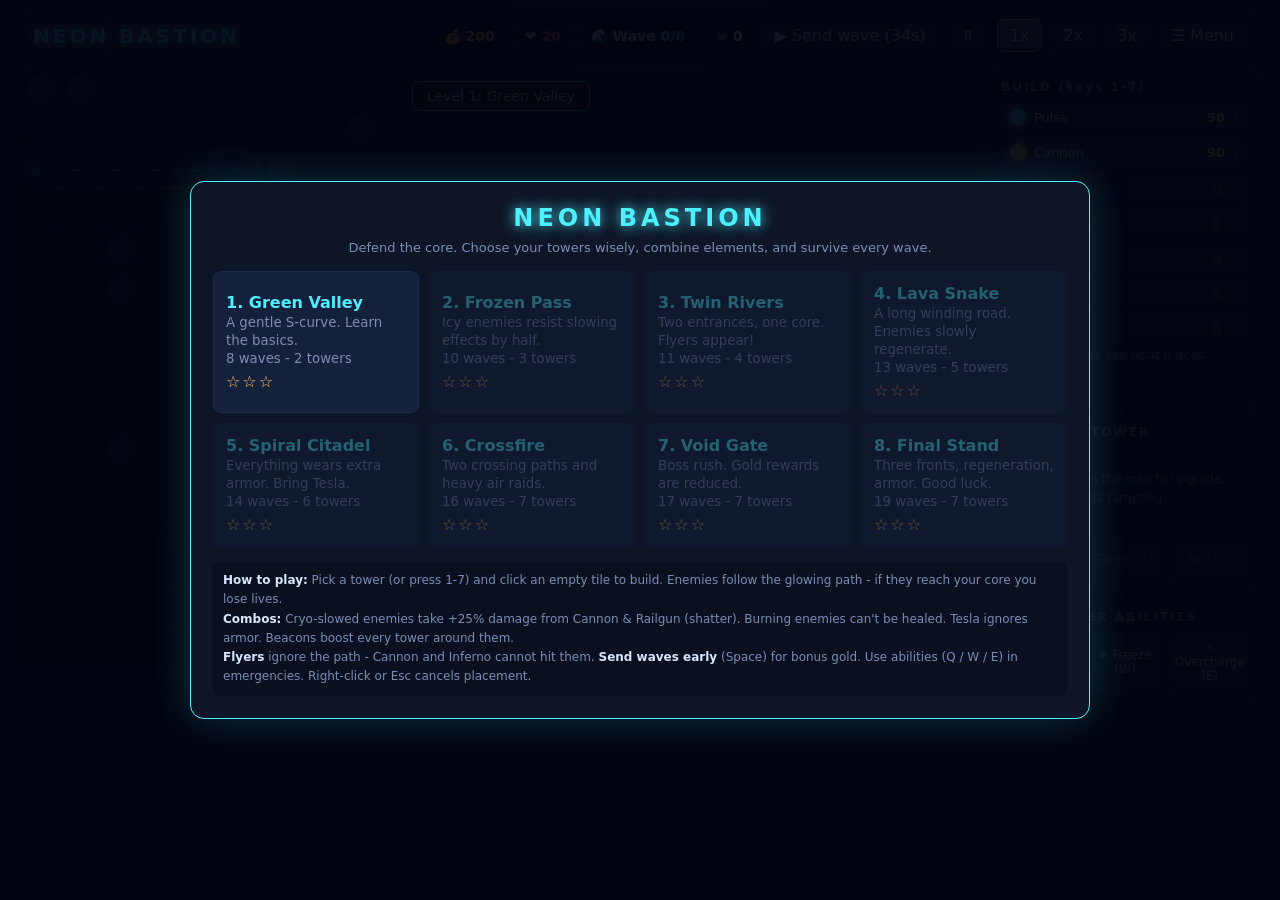
==== index.html @ bedbefe8 "Add files via upload" ====
<!DOCTYPE html>
<html lang="en">
<head>
<meta charset="utf-8">
<meta name="viewport" content="width=device-width,initial-scale=1">
<title>Neon Bastion - Strategy Tower Defense</title>
<link rel="stylesheet" href="style.css">
</head>
<body>
<div id="app">
  <div id="hud">
    <h1>NEON BASTION</h1><span class="sp"></span>
    <div class="stat">💰 <b id="gold">0</b></div>
    <div class="stat l">❤ <b id="lives">0</b></div>
    <div class="stat w">🌊 Wave <b id="wave">0/0</b></div>
    <div class="stat">☠ <b id="kills" style="color:#fff">0</b></div>
    <button id="bSend" title="Space">▶ Send wave <span id="cdn"></span></button>
    <button id="bPause" title="P">⏸</button>
    <button class="spd on" data-s="1">1x</button><button class="spd" data-s="2">2x</button><button class="spd" data-s="3">3x</button>
    <button id="bMenu">☰ Menu</button>
  </div>
  <div id="main">
    <div id="stage"><canvas id="cv"></canvas><div id="toast"></div></div>
    <div id="side">
      <div class="box"><h3>BUILD (keys 1-7)</h3><div id="towers"></div><div id="tip">Hover a tower to see what it does.</div></div>
      <div class="box"><h3>SELECTED TOWER</h3>
        <div id="selname">None</div><div id="selstats">Click a tower on the map to upgrade, sell or change its targeting.</div>
        <div class="row"><button id="bUp">Upgrade (U)</button><button id="bTgt">Target (T)</button><button id="bSell">Sell (S)</button></div>
      </div>
      <div class="box"><h3>COMMANDER ABILITIES</h3>
        <div class="ab">
          <button id="aAir" title="Q">🚀 Airstrike (Q)<div class="cd"></div></button>
          <button id="aFrz" title="W">❄ Freeze (W)<div class="cd"></div></button>
          <button id="aOvr" title="E">⚡ Overcharge (E)<div class="cd"></div></button>
        </div>
      </div>
    </div>
  </div>
</div>

<div id="menu" class="overlay">
  <div class="card">
    <h2>NEON BASTION</h2>
    <p class="sub">Defend the core. Choose your towers wisely, combine elements, and survive every wave.</p>
    <div id="levels"></div>
    <div class="help">
      <b>How to play:</b> Pick a tower (or press 1-7) and click an empty tile to build. Enemies follow the glowing path - if they reach your core you lose lives.<br>
      <b>Combos:</b> Cryo-slowed enemies take +25% damage from Cannon &amp; Railgun (shatter). Burning enemies can't be healed. Tesla ignores armor. Beacons boost every tower around them.<br>
      <b>Flyers</b> ignore the path - Cannon and Inferno cannot hit them. <b>Send waves early</b> (Space) for bonus gold. Use abilities (Q / W / E) in emergencies. Right-click or Esc cancels placement.
    </div>
  </div>
</div>
<div id="end" class="overlay hide">
  <div class="card" style="max-width:480px">
    <h2 id="endT"></h2><p class="sub" id="endS"></p>
    <div class="row"><button id="eNext">Next level ▶</button><button id="eRetry">Retry ↻</button><button id="eMenu">Levels ☰</button></div>
  </div>
</div>

<script src="game.js"></script>
</body>
</html>
---- style.css ----
:root{--bg:#070b16;--panel:#0e1526;--line:#1c2a48;--txt:#d8e6ff;--dim:#7b8db3;--acc:#4df0ff;--gold:#ffd166;--bad:#ff5a6e;--good:#6bffb8}
*{box-sizing:border-box;margin:0;padding:0}
body{background:radial-gradient(circle at 50% 0,#10193a,#050810 70%);color:var(--txt);font-family:"Segoe UI",system-ui,sans-serif;min-height:100vh;display:flex;justify-content:center;padding:10px;user-select:none}
#app{width:100%;max-width:1240px}
h1{font-size:20px;letter-spacing:3px;color:var(--acc);text-shadow:0 0 12px var(--acc)}
#hud{display:flex;flex-wrap:wrap;gap:8px;align-items:center;background:var(--panel);border:1px solid var(--line);border-radius:10px;padding:8px 12px;margin-bottom:8px}
.stat{background:#0a1020;border:1px solid var(--line);border-radius:8px;padding:5px 10px;font-weight:600;font-size:14px;white-space:nowrap}
.stat b{color:var(--gold)}.stat.l b{color:var(--bad)}.stat.w b{color:var(--acc)}
.sp{flex:1}
button{font:inherit;color:var(--txt);background:#14203c;border:1px solid var(--line);border-radius:8px;padding:6px 12px;cursor:pointer;transition:.15s}
button:hover:not(:disabled){border-color:var(--acc);box-shadow:0 0 10px #4df0ff55}
button:disabled{opacity:.4;cursor:not-allowed}
button.on{background:#1b3a5e;border-color:var(--acc)}
#main{display:flex;gap:8px;flex-wrap:wrap}
#stage{position:relative;flex:1 1 640px;min-width:300px}
canvas{width:100%;display:block;border:1px solid var(--line);border-radius:10px;background:#050810;cursor:crosshair}
#toast{position:absolute;left:50%;top:12px;transform:translateX(-50%);background:#000c;border:1px solid var(--acc);border-radius:8px;padding:6px 14px;font-size:14px;opacity:0;transition:.25s;pointer-events:none}
#toast.show{opacity:1}
#side{flex:0 0 270px;display:flex;flex-direction:column;gap:8px}
.box{background:var(--panel);border:1px solid var(--line);border-radius:10px;padding:10px}
.box h3{font-size:12px;letter-spacing:2px;color:var(--dim);margin-bottom:8px}
.tw{display:flex;align-items:center;gap:8px;width:100%;margin-bottom:5px;text-align:left;padding:6px 8px}
.tw .dot{width:16px;height:16px;border-radius:50%;flex:none}
.tw .nm{flex:1;font-size:13px}.tw .ct{color:var(--gold);font-weight:700;font-size:13px}.tw .k{color:var(--dim);font-size:11px}
.tw.poor .ct{color:var(--bad)}.tw.lock{opacity:.35}
#tip{font-size:12px;color:var(--dim);min-height:48px;line-height:1.4}
#selname{font-weight:700;margin-bottom:4px}#selstats{font-size:12px;color:var(--dim);line-height:1.6;margin-bottom:8px;min-height:60px}
.row{display:flex;gap:6px;flex-wrap:wrap}.row button{flex:1;font-size:12px;padding:6px 4px}
.ab{display:flex;gap:6px}.ab button{flex:1;font-size:12px;padding:8px 2px;position:relative;overflow:hidden}
.ab .cd{position:absolute;left:0;bottom:0;height:100%;background:#0009;width:0;pointer-events:none}
.overlay{position:fixed;inset:0;background:#030510ee;display:flex;align-items:center;justify-content:center;z-index:10;padding:14px;overflow:auto}
.overlay.hide{display:none}
.card{background:var(--panel);border:1px solid var(--acc);border-radius:14px;padding:22px;max-width:900px;width:100%;box-shadow:0 0 40px #4df0ff33;text-align:center}
.card h2{color:var(--acc);letter-spacing:4px;margin-bottom:6px;text-shadow:0 0 14px var(--acc)}
.card p.sub{color:var(--dim);font-size:13px;margin-bottom:14px;line-height:1.5}
#levels{display:grid;grid-template-columns:repeat(auto-fill,minmax(190px,1fr));gap:10px;margin:14px 0}
.lv{padding:12px;text-align:left}.lv b{display:block;color:var(--acc);margin-bottom:2px}.lv small{color:var(--dim);display:block;line-height:1.35;min-height:46px}
.lv .st{color:var(--gold);letter-spacing:2px;margin-top:4px}.lv.locked{opacity:.35;pointer-events:none}
.help{font-size:12px;color:var(--dim);line-height:1.6;text-align:left;background:#0a1020;border-radius:8px;padding:10px;margin-top:6px}
.help b{color:var(--txt)}
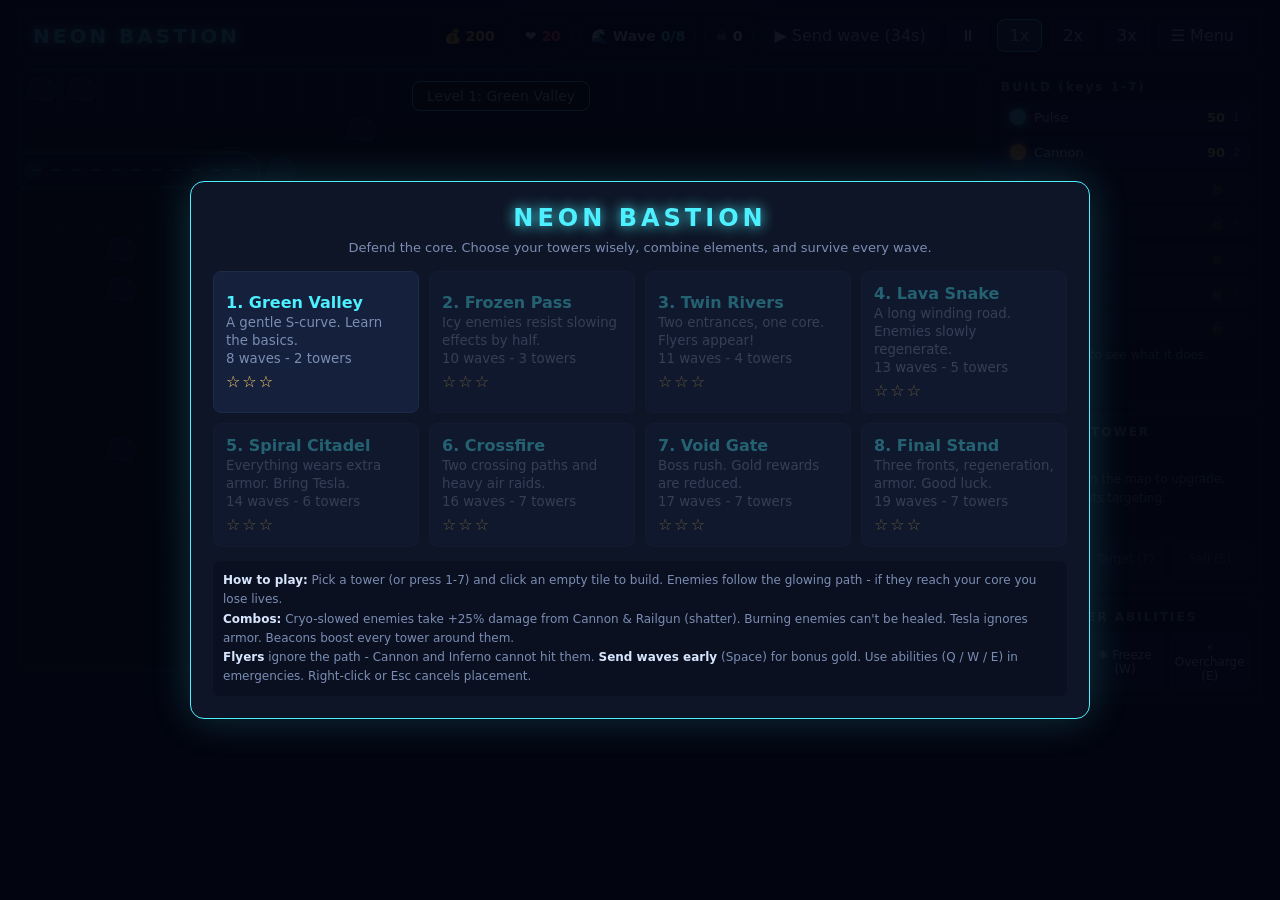
==== commit bb0968f0: "Add files via upload" ====
--- a/index.html
+++ b/index.html
@@ -2,7 +2,9 @@
 <html lang="en">
 <head>
 <meta charset="utf-8">
-<meta name="viewport" content="width=device-width,initial-scale=1">
+<meta name="viewport" content="width=device-width,initial-scale=1,maximum-scale=1,user-scalable=no,viewport-fit=cover">
+<meta name="theme-color" content="#070b16">
+<meta name="mobile-web-app-capable" content="yes">
 <title>Neon Bastion - Strategy Tower Defense</title>
 <link rel="stylesheet" href="style.css">
 </head>
@@ -19,6 +21,7 @@
     <button class="spd on" data-s="1">1x</button><button class="spd" data-s="2">2x</button><button class="spd" data-s="3">3x</button>
     <button id="bMenu">☰ Menu</button>
   </div>
+  <div id="rot">📱 Tip: rotate your phone to landscape for a bigger map</div>
   <div id="main">
     <div id="stage"><canvas id="cv"></canvas><div id="toast"></div></div>
     <div id="side">
--- a/style.css
+++ b/style.css
@@ -38,3 +38,33 @@
 .lv .st{color:var(--gold);letter-spacing:2px;margin-top:4px}.lv.locked{opacity:.35;pointer-events:none}
 .help{font-size:12px;color:var(--dim);line-height:1.6;text-align:left;background:#0a1020;border-radius:8px;padding:10px;margin-top:6px}
 .help b{color:var(--txt)}
+
+/* ===== mobile / touch ===== */
+html{-webkit-text-size-adjust:100%}
+body{touch-action:manipulation;-webkit-tap-highlight-color:transparent;-webkit-touch-callout:none;overscroll-behavior:none}
+canvas{touch-action:none}
+#rot{display:none;text-align:center;font-size:12px;color:var(--dim);background:var(--panel);border:1px solid var(--line);border-radius:8px;padding:5px;margin-bottom:8px}
+@media (pointer:coarse){button{min-height:44px}.tw .k{display:none}}
+@media (max-width:800px){
+  body{padding:6px}
+  #hud{gap:5px;padding:6px}
+  #hud h1{display:none}
+  .stat{font-size:13px;padding:4px 7px}
+  #hud button{padding:6px 8px;font-size:13px}
+  #side{flex:1 1 100%}
+  #towers{display:grid;grid-template-columns:repeat(2,1fr);gap:5px}
+  .tw{margin-bottom:0}
+  .box{padding:8px}
+  #tip{min-height:34px}
+  .card{padding:14px}
+  #levels{grid-template-columns:repeat(auto-fill,minmax(150px,1fr))}
+  .lv small{min-height:0}
+}
+@media (max-width:800px) and (orientation:portrait){#rot{display:block}}
+@media (max-height:520px) and (orientation:landscape){
+  #main{flex-wrap:nowrap}
+  #stage{flex:1 1 auto;min-width:0}
+  canvas{max-height:calc(100vh - 70px);width:auto;max-width:100%;margin:0 auto}
+  #side{flex:0 0 210px;overflow-y:auto;max-height:calc(100vh - 70px)}
+  #tip,#rot{display:none}
+}
